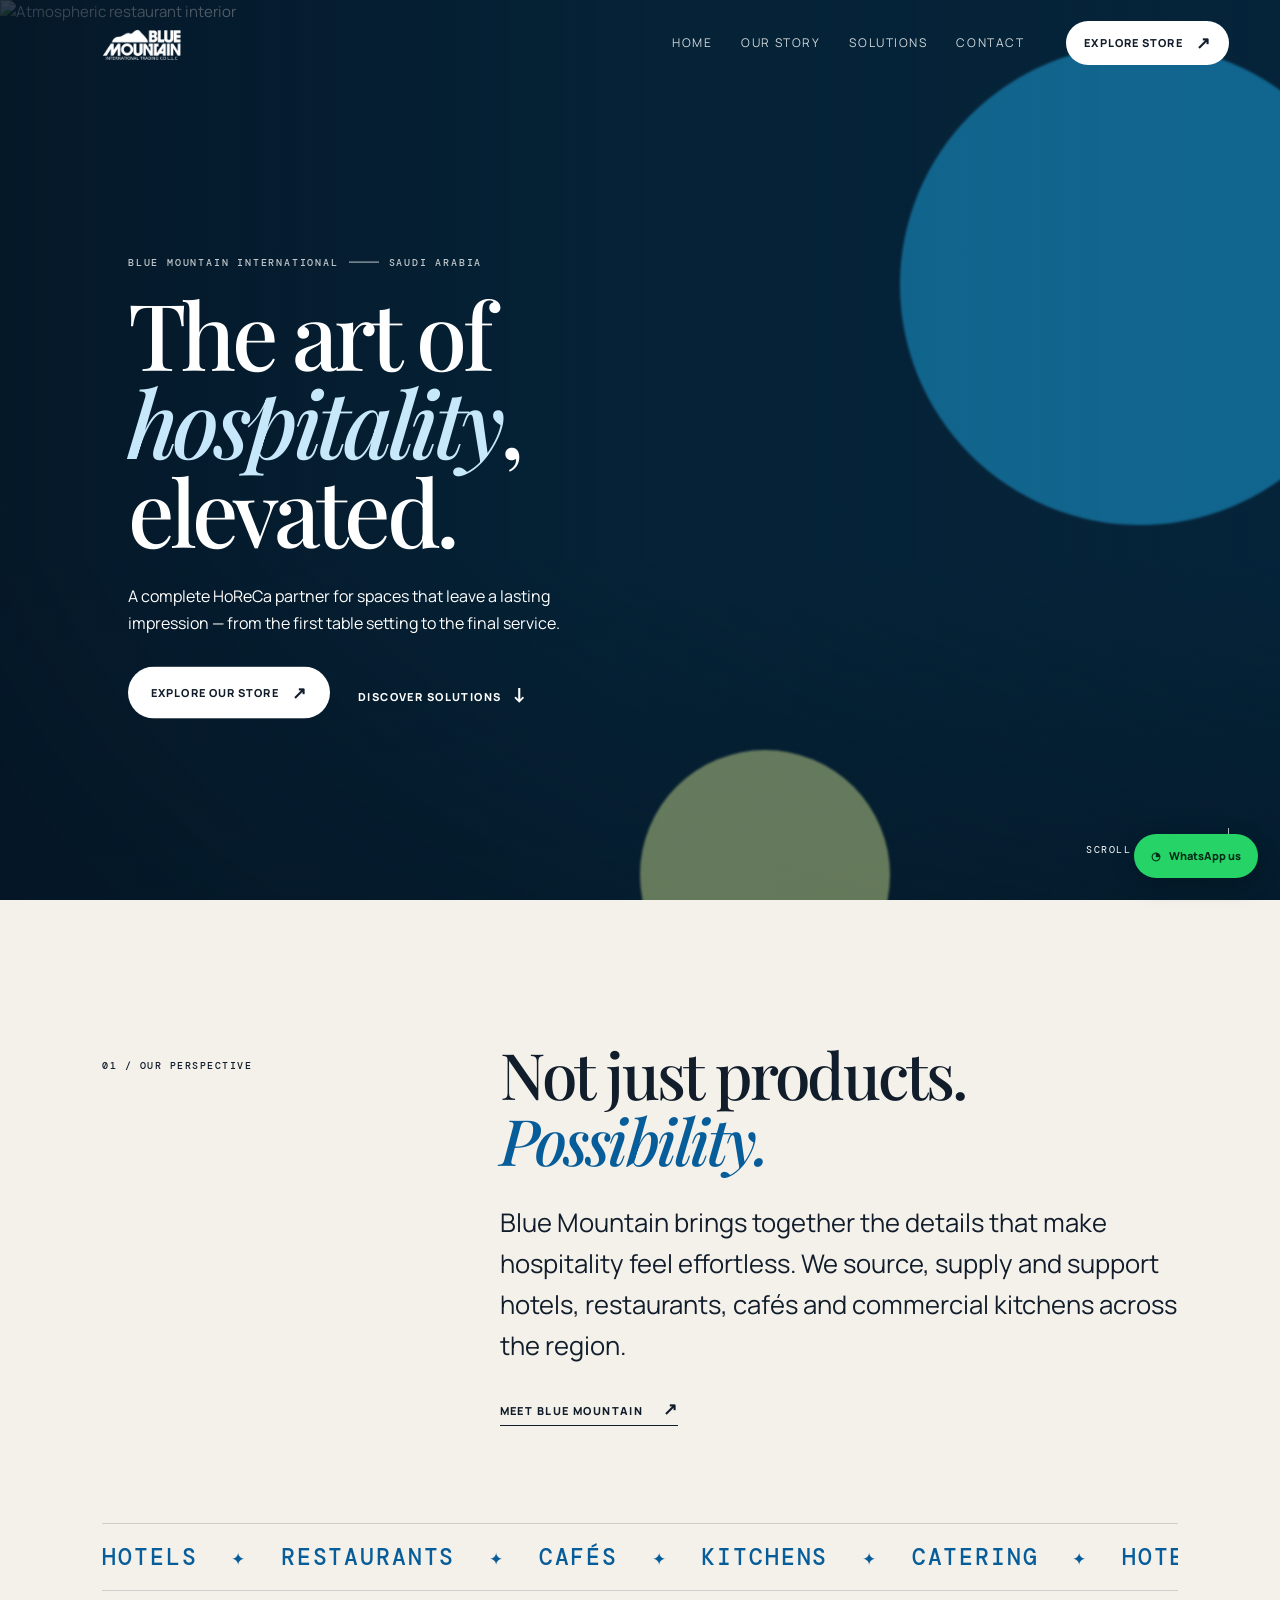
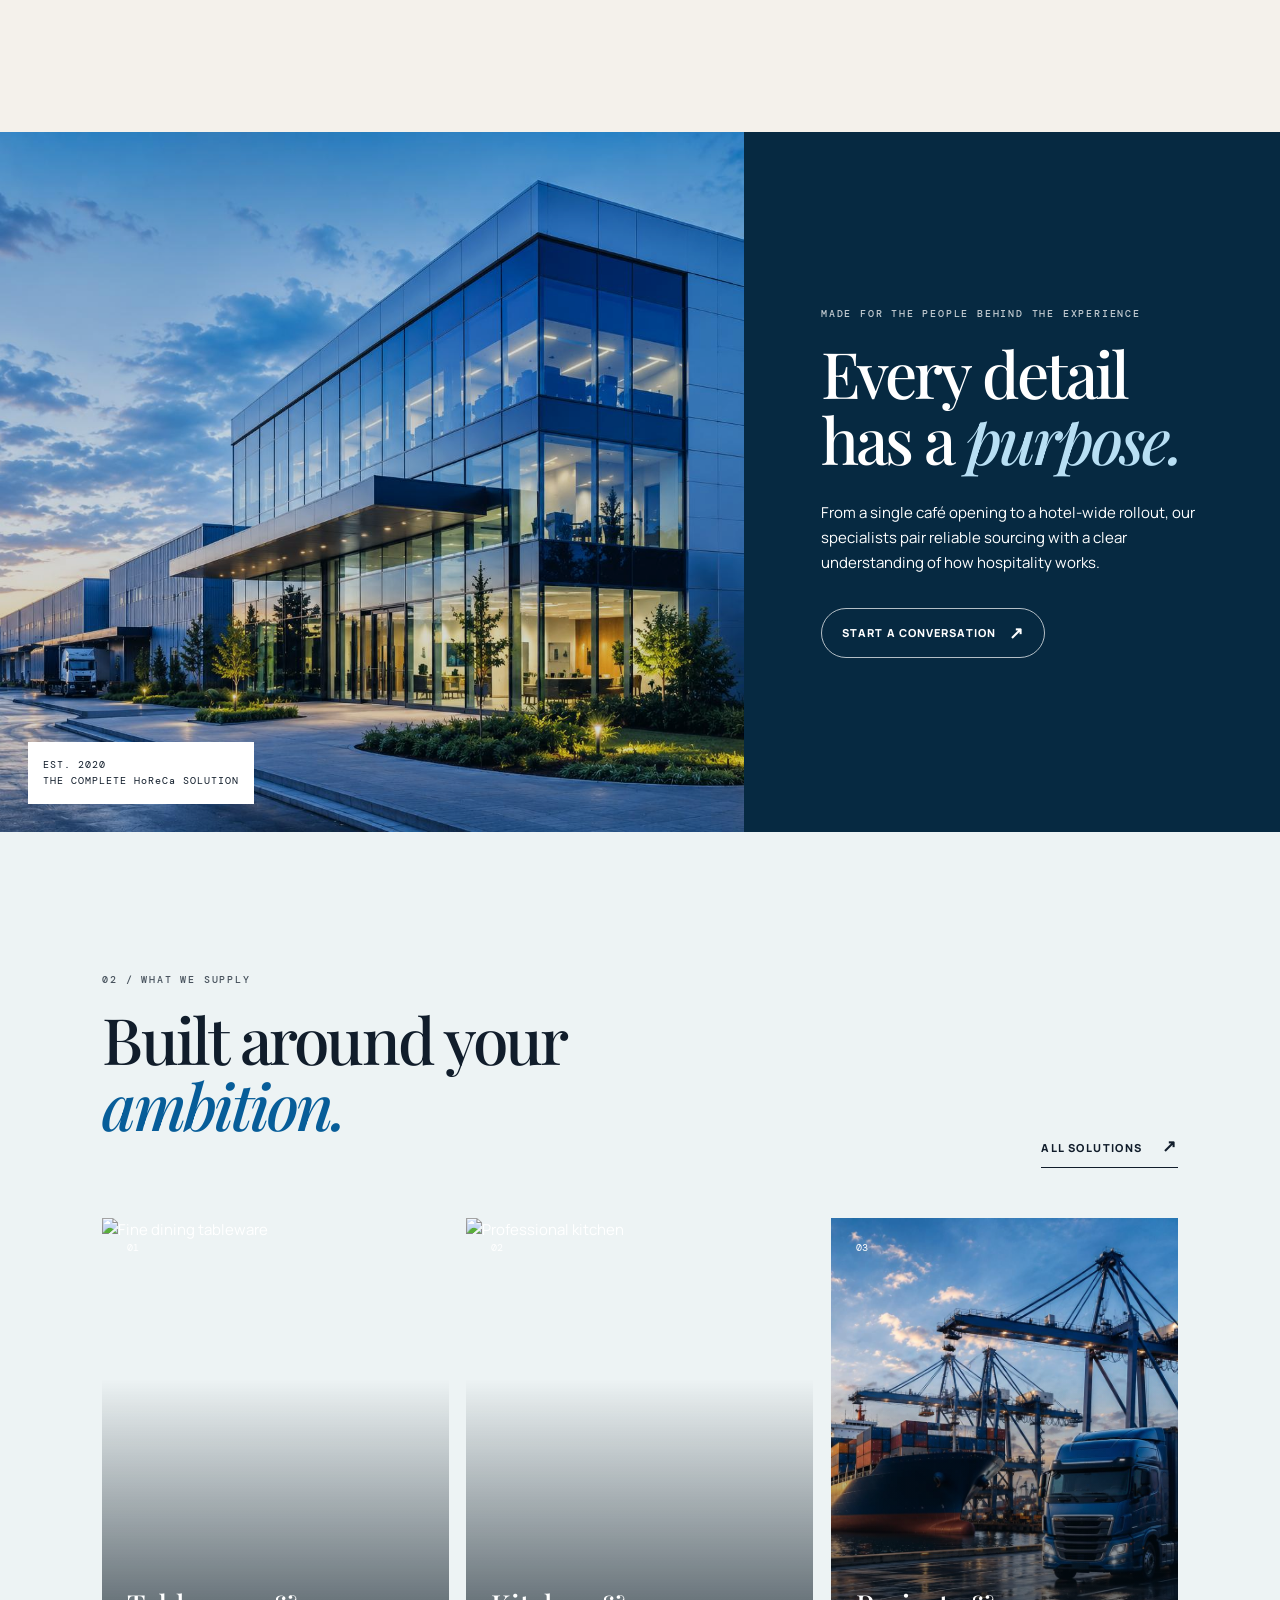
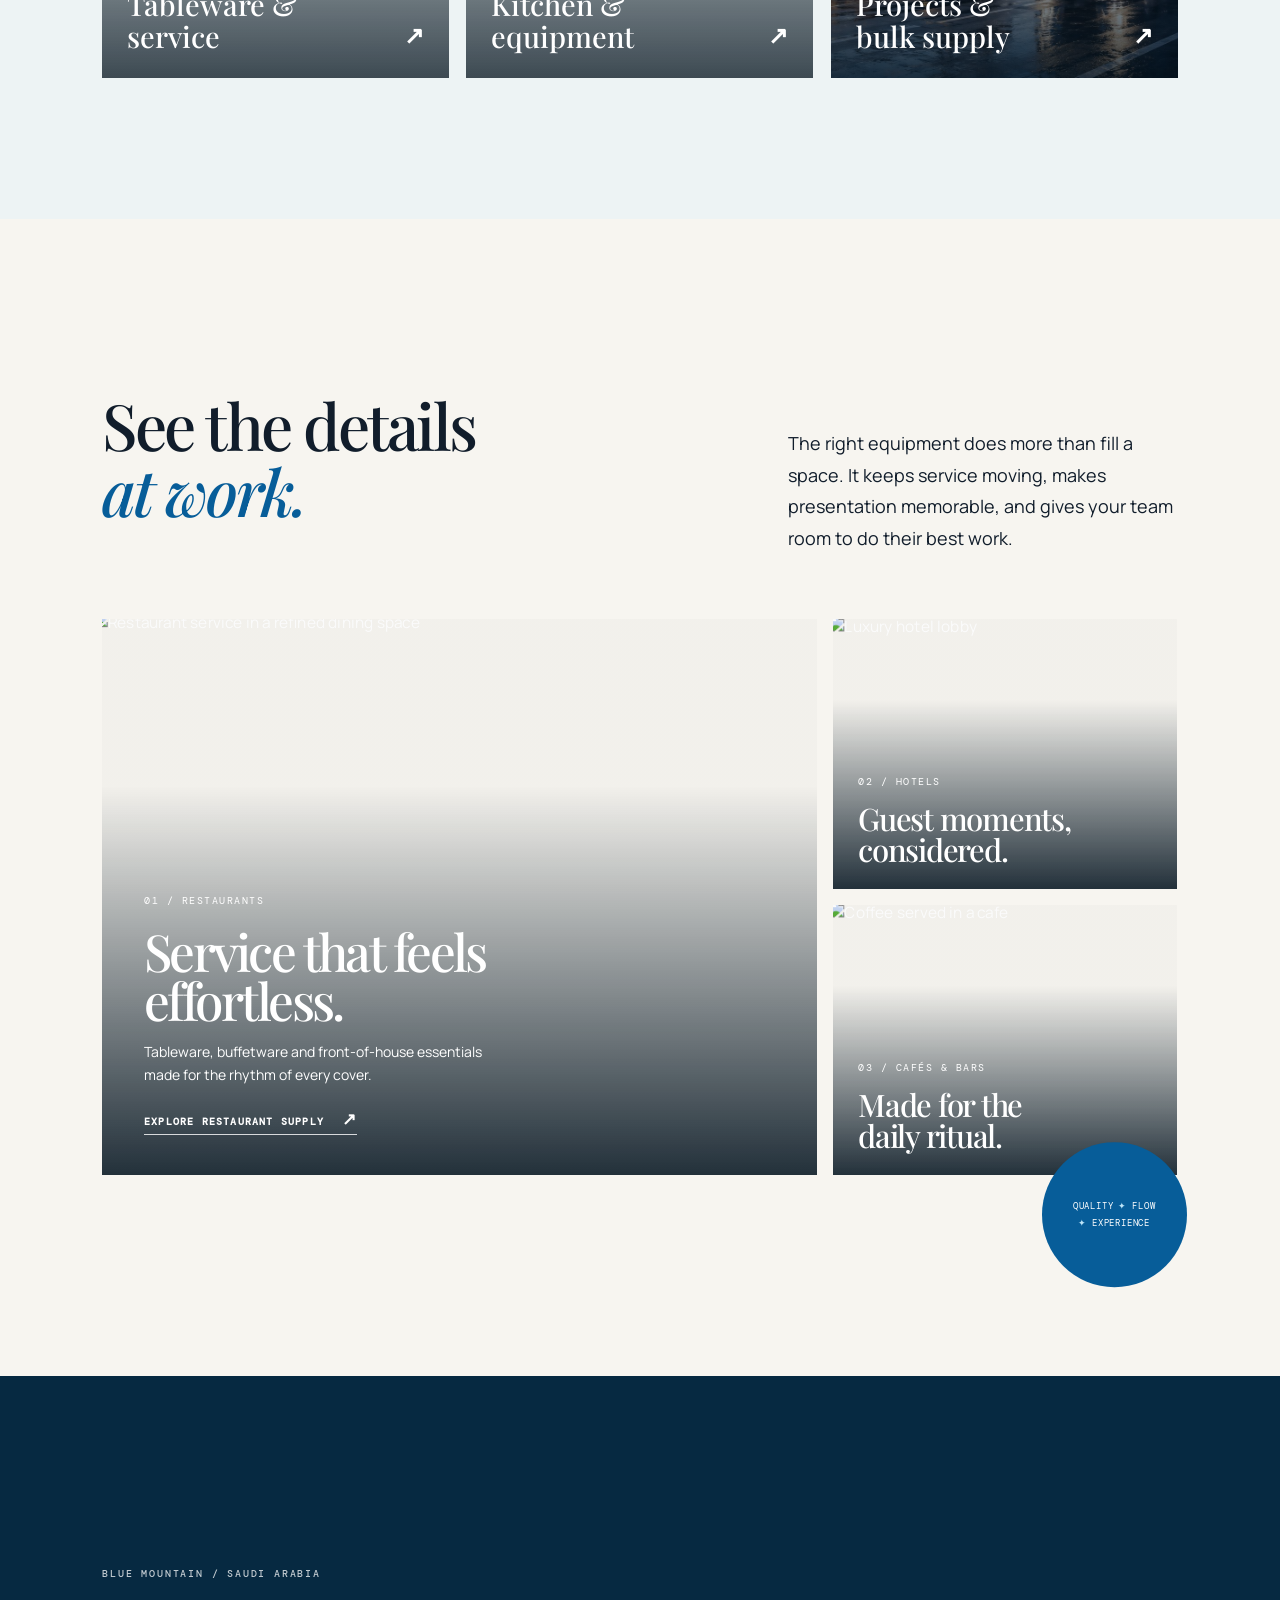
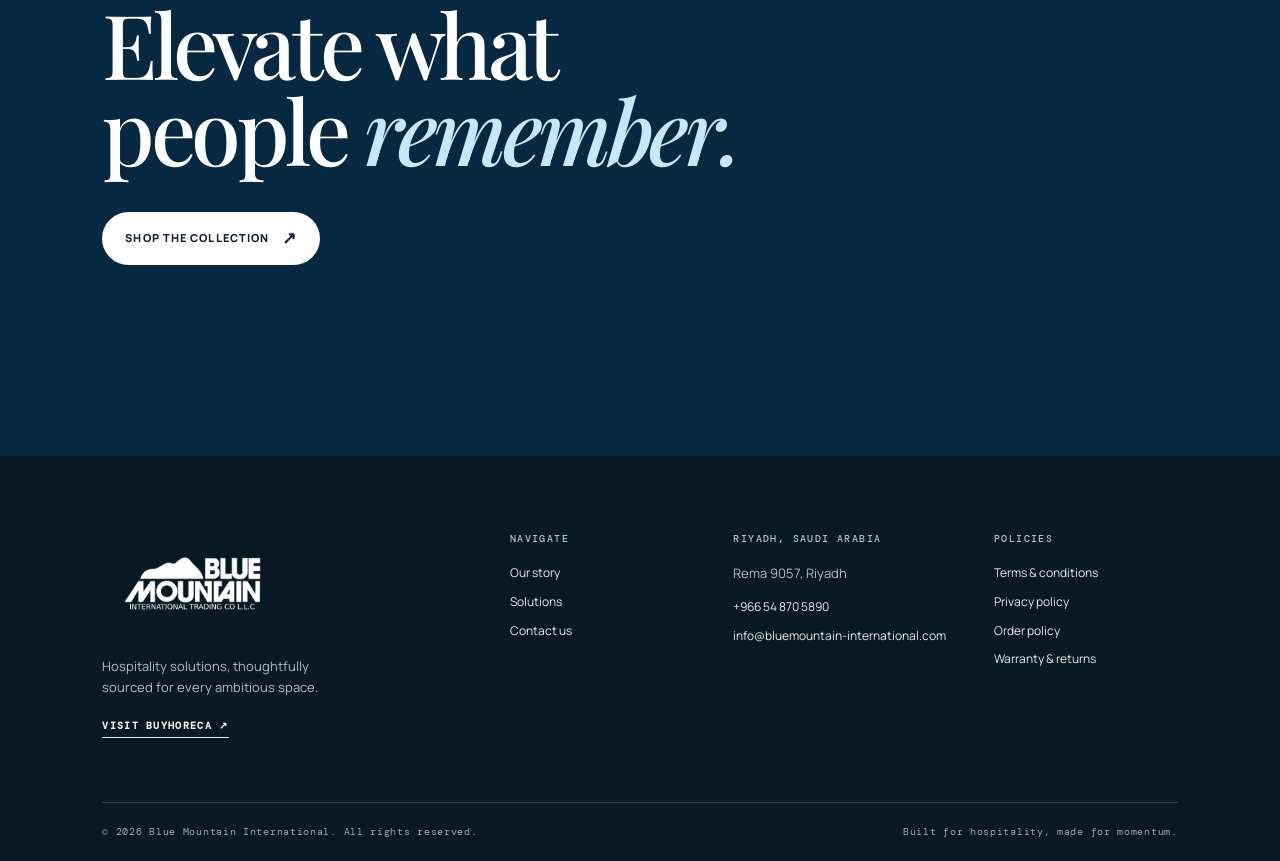
==== index.html @ 7e04dff1 "'new'" ====
<!doctype html>
<html lang="en">

<head>
    <meta charset="UTF-8">
    <meta name="viewport" content="width=device-width, initial-scale=1.0">
    <meta name="description" content="Blue Mountain International — Saudi Arabia's trusted hospitality supply partner.">
    <title>Hospitality, elevated | Blue Mountain International</title>
    <link rel="preconnect" href="https://images.unsplash.com">
    <link rel="stylesheet" href="styles.css">
    <script defer src="script.js"></script>
</head>

<body class="home">
    <header class="site-header"><a class="brand" href="index.html" aria-label="Blue Mountain home"><img
                src="Blue-Moon.png" alt="Blue Mountain International"></a><button class="menu-toggle"
            aria-label="Open navigation" aria-expanded="false"><span></span><span></span></button>
        <nav class="site-nav"><a href="index.html">Home</a><a href="about.html">Our story</a><a
                href="solutions.html">Solutions</a><a href="contact.html">Contact</a></nav><a
            class="header-store magnetic" href="https://buyhoreca.com" target="_blank" rel="noopener">Explore store
            <span>↗</span></a>
    </header>
    <main>
        <section class="hero">
            <div class="hero-media"><img
                    src="https://images.unsplash.com/photo-1517248135467-4c7edcad34c4?auto=format&fit=crop&w=2200&q=90"
                    alt="Atmospheric restaurant interior">
                <div class="hero-vignette"></div>
            </div>
            <div class="hero-orb orb-one"></div>
            <div class="hero-orb orb-two"></div>
            <div class="hero-copy">
                <p class="eyebrow reveal">Blue Mountain International <i></i> Saudi Arabia</p>
                <h1 class="reveal">The art of<br><em>hospitality</em>,<br>elevated.</h1>
                <p class="hero-intro reveal">A complete HoReCa partner for spaces that leave a lasting impression — from
                    the first table setting to the final service.</p>
                <div class="hero-actions reveal"><a class="btn btn-light magnetic" href="https://buyhoreca.com"
                        target="_blank" rel="noopener">Explore our store <span>↗</span></a><a class="text-link"
                        href="solutions.html">Discover solutions <span>↓</span></a></div>
            </div>
            <div class="scroll-cue">Scroll to explore <span></span></div>
        </section>
        <section class="intro section-pad">
            <div class="intro-grid">
                <div class="section-label reveal">01 / Our perspective</div>
                <div>
                    <h2 class="display reveal">Not just products.<br><em>Possibility.</em></h2>
                    <p class="large-copy reveal">Blue Mountain brings together the details that make hospitality feel
                        effortless. We source, supply and support hotels, restaurants, cafés and commercial kitchens
                        across the region.</p><a class="arrow-link reveal" href="about.html">Meet Blue Mountain
                        <b>↗</b></a>
                </div>
            </div>
            <div class="marquee" aria-hidden="true">
                <div>HOTELS <i>✦</i> RESTAURANTS <i>✦</i> CAFÉS <i>✦</i> KITCHENS <i>✦</i> CATERING <i>✦</i> HOTELS
                    <i>✦</i> RESTAURANTS <i>✦</i></div>
            </div>
        </section>
        <section class="editorial">
            <div class="editorial-image tilt"><img src="About.jpg" alt="Refined restaurant interior">
                <div class="image-tag">EST. 2020<br>THE COMPLETE HoReCa SOLUTION</div>
            </div>
            <div class="editorial-copy">
                <p class="eyebrow reveal">Made for the people behind the experience</p>
                <h2 class="display reveal">Every detail<br>has a <em>purpose.</em></h2>
                <p class="reveal">From a single café opening to a hotel-wide rollout, our specialists pair reliable
                    sourcing with a clear understanding of how hospitality works.</p><a href="contact.html"
                    class="btn btn-outline reveal">Start a conversation <span>↗</span></a>
            </div>
        </section>
        <section class="solutions-preview section-pad">
            <div class="section-head">
                <div>
                    <p class="eyebrow">02 / What we supply</p>
                    <h2 class="display">Built around your<br><em>ambition.</em></h2>
                </div><a class="arrow-link" href="solutions.html">All solutions <b>↗</b></a>
            </div>
            <div class="solution-grid"><a href="solutions.html#tableware" class="solution-card reveal"><img
                        src="https://images.unsplash.com/photo-1414235077428-338989a2e8c0?auto=format&fit=crop&w=1000&q=85"
                        alt="Fine dining tableware"><span>01</span>
                    <h3>Tableware & service</h3><b>↗</b>
                </a><a href="solutions.html#kitchen" class="solution-card reveal"><img
                        src="https://images.unsplash.com/photo-1556911220-e15b29be8c8f?auto=format&fit=crop&w=1000&q=85"
                        alt="Professional kitchen"><span>02</span>
                    <h3>Kitchen & equipment</h3><b>↗</b>
                </a><a href="solutions.html#projects" class="solution-card reveal"><img src="project1.jpg"
                        alt="Hospitality project"><span>03</span>
                    <h3>Projects & bulk supply</h3><b>↗</b>
                </a></div>
        </section>
        <section class="use-showcase section-pad" aria-labelledby="use-title">
            <div class="use-heading">
                <div>
                    <p class="eyebrow reveal">03 / Built for real service</p>
                    <h2 class="display reveal" id="use-title">See the details<br><em>at work.</em></h2>
                </div>
                <p class="use-intro reveal">The right equipment does more than fill a space. It keeps service moving,
                    makes presentation memorable, and gives your team room to do their best work.</p>
            </div>
            <div class="use-stage">
                <article class="use-card use-card-main reveal"><img
                        src="https://images.unsplash.com/photo-1552566626-52f8b828add9?auto=format&fit=crop&w=1600&q=88"
                        alt="Restaurant service in a refined dining space">
                    <div class="use-overlay"><span>01 / Restaurants</span>
                        <h3>Service that feels<br>effortless.</h3>
                        <p>Tableware, buffetware and front-of-house essentials made for the rhythm of every cover.</p><a
                            href="https://buyhoreca.com" target="_blank" rel="noopener">Explore restaurant supply
                            <b>↗</b></a>
                    </div>
                </article>
                <article class="use-card use-card-top reveal"><img
                        src="https://images.unsplash.com/photo-1564501049412-61c2a3083791?auto=format&fit=crop&w=1200&q=85"
                        alt="Luxury hotel lobby">
                    <div class="use-label"><span>02 / Hotels</span>
                        <h3>Guest moments,<br>considered.</h3>
                    </div>
                </article>
                <article class="use-card use-card-bottom reveal"><img
                        src="https://images.unsplash.com/photo-1495474472287-4d71bcdd2085?auto=format&fit=crop&w=1200&q=85"
                        alt="Coffee served in a cafe">
                    <div class="use-label"><span>03 / Cafés & bars</span>
                        <h3>Made for the<br>daily ritual.</h3>
                    </div>
                </article>
                <div class="use-kinetic" aria-hidden="true">
                    <span>QUALITY</span><i>✦</i><span>FLOW</span><i>✦</i><span>EXPERIENCE</span></div>
            </div>
        </section>
        <section class="statement">
            <div class="statement-bg"></div>
            <p class="eyebrow">Blue Mountain / Saudi Arabia</p>
            <h2>Elevate what<br>people <em>remember.</em></h2><a class="btn btn-light magnetic"
                href="https://buyhoreca.com" target="_blank" rel="noopener">Shop the collection <span>↗</span></a>
        </section>
    </main>
    <footer class="site-footer">
        <div class="footer-top">
            <div><img src="Blue-Moon.png" class="footer-logo" alt="Blue Mountain International">
                <p>Hospitality solutions, thoughtfully sourced for every ambitious space.</p><a class="footer-store"
                    href="https://buyhoreca.com" target="_blank" rel="noopener">Visit BuyHoreca <span>↗</span></a>
            </div>
            <div>
                <h4>Navigate</h4><a href="about.html">Our story</a><a href="solutions.html">Solutions</a><a
                    href="contact.html">Contact us</a>
            </div>
            <div>
                <h4>Riyadh, Saudi Arabia</h4>
                <p>Rema 9057, Riyadh</p><a href="tel:+966548705890">+966 54 870 5890</a><a
                    href="mailto:info@bluemountain-international.com">info@bluemountain-international.com</a>
            </div>
            <div>
                <h4>Policies</h4><a href="terms.html">Terms & conditions</a><a href="privacy.html">Privacy policy</a><a
                    href="order-policy.html">Order policy</a><a href="warranty-returns.html">Warranty & returns</a>
            </div>
        </div>
        <div class="footer-bottom"><span>© 2026 Blue Mountain International. All rights reserved.</span><span>Built for
                hospitality, made for momentum.</span></div>
    </footer><a class="whatsapp" href="https://wa.me/966548705890" target="_blank" rel="noopener"
        aria-label="Chat on WhatsApp">◔<span>WhatsApp us</span></a>
</body>

</html>
---- styles.css ----
@import url('https://fonts.googleapis.com/css2?family=DM+Mono:wght@400;500&family=Manrope:wght@400;500;600;700;800&family=Playfair+Display:ital,wght@0,500;0,600;1,500;1,600&display=swap');
:root{--ink:#111d2b;--blue:#075d99;--deep:#062941;--cream:#f4f1eb;--sand:#e4ddd0;--line:rgba(17,29,43,.16);--serif:'Playfair Display',Georgia,serif;--sans:Manrope,Arial,sans-serif;--mono:'DM Mono',monospace}*{box-sizing:border-box}html{scroll-behavior:smooth}body{margin:0;background:var(--cream);color:var(--ink);font-family:var(--sans);font-size:15px;line-height:1.65}a{color:inherit;text-decoration:none}img{max-width:100%;display:block}.site-header{height:86px;padding:0 clamp(20px,4vw,64px);display:flex;align-items:center;justify-content:space-between;position:absolute;z-index:20;width:100%;color:#fff;transition:.35s}.site-header.scrolled{position:fixed;background:rgba(6,41,65,.95);backdrop-filter:blur(14px);height:70px}.brand img{width:180px;max-height:62px;object-fit:contain;filter:brightness(0) invert(1)}.site-nav{display:flex;gap:29px;margin-left:auto;margin-right:42px}.site-nav a{font-size:12px;text-transform:uppercase;letter-spacing:.13em;opacity:.82}.site-nav a:hover,.site-nav a:focus{opacity:1}.header-store,.btn{border-radius:100px;display:inline-flex;align-items:center;gap:13px;text-transform:uppercase;letter-spacing:.1em;font-size:11px;font-weight:800;transition:.3s}.header-store{background:#fff;color:var(--ink);padding:13px 18px}.header-store:hover,.btn:hover{transform:translateY(-3px);box-shadow:0 14px 25px rgba(0,0,0,.16)}.header-store span,.btn span{font-size:17px;line-height:.5}.menu-toggle{display:none}.hero{height:min(900px,100vh);min-height:660px;position:relative;overflow:hidden;background:var(--deep);color:#fff}.hero-media,.hero-media img,.hero-vignette{position:absolute;inset:0;width:100%;height:100%}.hero-media img{object-fit:cover;object-position:center;animation:heroZoom 12s ease-out both}.hero-vignette{background:linear-gradient(90deg,rgba(5,21,36,.83) 0%,rgba(5,27,43,.48) 48%,rgba(3,15,26,.18)),linear-gradient(0deg,rgba(4,20,33,.5),transparent 38%)}@keyframes heroZoom{from{transform:scale(1.12)}to{transform:scale(1)}}.hero-copy{position:absolute;z-index:2;top:50%;transform:translateY(-42%);left:clamp(24px,10vw,165px);max-width:720px}.eyebrow{font:500 10px var(--mono);letter-spacing:.18em;text-transform:uppercase;margin:0 0 20px;color:inherit;opacity:.75;display:flex;align-items:center;gap:10px}.eyebrow i{width:30px;height:1px;background:currentColor}.hero h1,.page-hero h1,.simple-hero h1{font:500 clamp(54px,7.2vw,115px)/.96 var(--serif);letter-spacing:-.05em;margin:0}.hero h1 em,.page-hero em,.simple-hero em,.display em,.statement em{font-weight:500;color:#c7e8fa}.hero-intro{max-width:460px;font-size:16px;line-height:1.7;margin:29px 0}.hero-actions{display:flex;align-items:center;gap:28px}.btn{padding:17px 23px}.btn-light{background:#fff;color:var(--ink)}.btn-dark{background:var(--deep);color:#fff}.btn-outline{border:1px solid var(--ink);padding:15px 20px}.text-link,.arrow-link{font-size:11px;text-transform:uppercase;letter-spacing:.13em;font-weight:800}.text-link span{font-size:20px;margin-left:7px}.scroll-cue{position:absolute;z-index:2;bottom:30px;right:4vw;font:10px var(--mono);letter-spacing:.15em;text-transform:uppercase;display:flex;gap:14px;align-items:center}.scroll-cue span{height:42px;width:1px;background:#fff;opacity:.7}.orb-one,.orb-two{position:absolute;border-radius:50%;filter:blur(1px);opacity:.45;mix-blend-mode:screen}.orb-one{width:480px;height:480px;background:#1aa9f4;right:-100px;top:5%;animation:float 9s infinite alternate ease-in-out}.orb-two{width:250px;height:250px;background:#dce87a;left:50%;bottom:-100px;animation:float 7s infinite alternate-reverse ease-in-out}@keyframes float{to{transform:translate3d(-40px,60px,0) scale(1.12)}}.section-pad{padding:clamp(75px,11vw,165px) clamp(24px,8vw,132px)}.intro-grid,.story{display:grid;grid-template-columns:1fr 2.3fr;gap:8vw}.section-label{font:500 10px var(--mono);letter-spacing:.15em;text-transform:uppercase;padding-top:18px}.display{font:500 clamp(40px,5vw,76px)/1.03 var(--serif);letter-spacing:-.045em;margin:0 0 30px}.display em{color:var(--blue)}.large-copy{font-size:clamp(19px,2vw,27px);line-height:1.6;max-width:780px;margin:0 0 29px}.arrow-link{border-bottom:1px solid var(--ink);padding-bottom:7px}.arrow-link b{font-size:17px;margin-left:16px}.marquee{overflow:hidden;white-space:nowrap;border-block:1px solid var(--line);margin-top:100px;padding:18px 0;color:var(--blue);font:500 23px var(--mono);letter-spacing:.08em}.marquee div{display:inline-block;animation:marquee 25s linear infinite}.marquee i{font-style:normal;font-size:17px;margin:0 18px}@keyframes marquee{to{transform:translateX(-50%)}}.editorial{display:grid;grid-template-columns:1.25fr .9fr;background:var(--deep);color:#fff;min-height:700px}.editorial-image{position:relative;overflow:hidden}.editorial-image img{width:100%;height:100%;object-fit:cover;min-height:550px;opacity:.84}.image-tag{position:absolute;bottom:28px;left:28px;padding:15px;background:#fff;color:var(--ink);font:10px/1.6 var(--mono);letter-spacing:.1em}.editorial-copy{padding:clamp(65px,8vw,125px) clamp(28px,6vw,100px);display:flex;flex-direction:column;align-items:flex-start;justify-content:center}.editorial-copy .display em{color:#b8dff4}.editorial-copy>p:not(.eyebrow){max-width:410px;margin:0 0 32px}.btn-outline{color:#fff;border-color:rgba(255,255,255,.7)}.solutions-preview{background:#edf3f4}.section-head{display:flex;justify-content:space-between;align-items:end;margin-bottom:50px}.solution-grid{display:grid;grid-template-columns:repeat(3,1fr);gap:17px}.solution-card{height:460px;position:relative;overflow:hidden;color:#fff;padding:25px;display:flex;flex-direction:column;justify-content:flex-end;isolation:isolate}.solution-card:after{content:"";position:absolute;inset:0;background:linear-gradient(0deg,rgba(2,17,28,.75),transparent 65%);z-index:-1}.solution-card img{position:absolute;inset:0;width:100%;height:100%;object-fit:cover;z-index:-2;transition:transform .8s cubic-bezier(.2,.8,.2,1)}.solution-card:hover img{transform:scale(1.12)}.solution-card span{position:absolute;top:23px;left:25px;font:10px var(--mono)}.solution-card h3{font:500 29px/1.1 var(--serif);margin:0;max-width:170px}.solution-card>b{position:absolute;right:25px;bottom:23px;font-size:24px}.statement{min-height:680px;background:var(--deep);color:#fff;position:relative;overflow:hidden;padding:clamp(80px,11vw,150px) 8vw;display:flex;flex-direction:column;justify-content:center;align-items:flex-start}.statement-bg{position:absolute;inset:0;background:url('https://images.unsplash.com/photo-1559329007-40df8a9345d8?auto=format&fit=crop&w=2000&q=90') center/cover;opacity:.3;mix-blend-mode:screen}.statement>*:not(.statement-bg){z-index:1}.statement h2{font:500 clamp(50px,7vw,105px)/.96 var(--serif);letter-spacing:-.05em;margin:0 0 40px}.page-hero{height:650px;color:#fff;position:relative;display:flex;align-items:end;padding:0 8vw 85px;overflow:hidden}.page-hero>img{position:absolute;inset:0;width:100%;height:100%;object-fit:cover;filter:brightness(.53)}.page-hero>div{z-index:1}.simple-hero{background:var(--deep);color:#fff;padding:180px 8vw 105px}.simple-hero h1{max-width:950px}.simple-hero>p:last-child{max-width:470px;font-size:17px;margin:28px 0 0}.story>div:last-child>p:not(.large-copy){max-width:680px}.metrics{display:grid;grid-template-columns:repeat(4,1fr);background:#d8e9f3;padding:65px 8vw;gap:25px}.metrics div{border-left:1px solid rgba(17,29,43,.35);padding-left:22px}.metrics strong{display:block;font:500 clamp(44px,5vw,75px)/1 var(--serif);letter-spacing:-.06em}.metrics small{font-size:.5em}.metrics span{font:10px var(--mono);letter-spacing:.12em;text-transform:uppercase}.split-image{display:grid;grid-template-columns:1fr 1fr;min-height:590px}.split-image>div:first-child img{height:100%;width:100%;object-fit:cover}.dark-copy{background:#0c2133;color:#fff;padding:clamp(55px,8vw,120px);display:flex;flex-direction:column;justify-content:center;align-items:start}.dark-copy p:not(.eyebrow){max-width:390px;margin:0 0 31px}.solution-list{padding-top:65px}.solution-list article{display:grid;grid-template-columns:10% 35% 1fr;gap:5%;padding:35px 0;border-top:1px solid var(--line);align-items:center}.solution-list article:last-child{border-bottom:1px solid var(--line)}.solution-num{font:12px var(--mono);color:var(--blue)}.solution-list img{width:100%;height:260px;object-fit:cover}.solution-list h2{font:500 clamp(31px,3.4vw,55px)/1 var(--serif);letter-spacing:-.04em;margin:0}.solution-list p{max-width:410px}.solution-list a{font:700 10px var(--mono);text-transform:uppercase;letter-spacing:.14em;border-bottom:1px solid;padding-bottom:5px}.contact-layout{display:grid;grid-template-columns:1.2fr .8fr;padding-block:90px}.contact-image img{height:650px;width:100%;object-fit:cover}.contact-details{padding:45px 11%;background:#dcecf2}.contact-details h2,.dubai h2{font:500 48px/1 var(--serif);letter-spacing:-.045em;margin:0 0 25px}.contact-details>a:not(.btn){display:block;font-size:16px;margin:8px 0;text-decoration:underline;text-decoration-color:rgba(0,0,0,.25);text-underline-offset:4px}.contact-details .hours{font-size:12px;font-family:var(--mono);margin:31px 0}.dubai{text-align:center;padding:80px 20px;background:#123650;color:#fff}.dubai .eyebrow{justify-content:center}.dubai h2{margin-bottom:13px}.policy-hero{background:var(--deep);color:#fff;padding:190px 8vw 80px}.policy-hero h1{font:500 clamp(50px,6.5vw,90px)/1 var(--serif);letter-spacing:-.05em;margin:0}.policy-hero>p:last-child{font:11px var(--mono);letter-spacing:.1em;text-transform:uppercase;margin-top:20px;opacity:.75}.policy-content{display:grid;grid-template-columns:22% 1fr;gap:9%;max-width:1400px;margin:auto}.policy-content aside{font:10px var(--mono);letter-spacing:.1em;text-transform:uppercase;display:flex;flex-direction:column;align-items:start;gap:14px}.policy-content aside a{border-bottom:1px solid var(--line);padding-bottom:4px}.policy-intro{font:500 25px/1.55 var(--serif);margin:0 0 70px;max-width:800px}.policy-section{display:grid;grid-template-columns:60px 1fr;gap:25px;border-top:1px solid var(--line);padding:31px 0}.policy-section>span{font:11px var(--mono);color:var(--blue)}.policy-section h2{font:500 29px/1.15 var(--serif);letter-spacing:-.03em;margin:0 0 14px}.policy-section p{max-width:760px;margin:0 0 13px}.policy-section ul{padding-left:20px;margin:10px 0}.site-footer{background:#071923;color:#f5f4ef;padding:70px 8vw 23px}.footer-top{display:grid;grid-template-columns:2fr 1fr 1.2fr 1fr;gap:40px;padding-bottom:65px}.footer-logo{width:180px;filter:brightness(0) invert(1);margin-bottom:22px}.footer-top p{font-size:13px;max-width:260px;color:#b1bcc2}.footer-top h4{font:500 10px var(--mono);letter-spacing:.14em;text-transform:uppercase;color:#a9c6d5;margin:6px 0 18px}.footer-top>div>a:not(.footer-store){display:block;font-size:12px;margin:9px 0;color:#e9eaeb}.footer-store{font:700 10px var(--mono);text-transform:uppercase;letter-spacing:.13em;border-bottom:1px solid #e9eaeb;padding-bottom:5px}.footer-bottom{border-top:1px solid rgba(255,255,255,.17);padding-top:22px;display:flex;justify-content:space-between;color:#9ca9af;font:10px var(--mono);letter-spacing:.07em}.whatsapp{position:fixed;right:22px;bottom:22px;z-index:30;background:#25d366;color:#062c18;padding:13px 17px;border-radius:99px;font-size:11px;font-weight:800;box-shadow:0 7px 25px rgba(0,0,0,.2);display:flex;gap:8px;align-items:center}.whatsapp:first-letter{font-size:17px}.reveal{transition:opacity .8s ease,transform .8s ease}.reveal:not(.in-view){opacity:0;transform:translateY(20px)}
@media(max-width:800px){.site-header{height:72px;padding:0 20px}.brand img{width:150px;max-height:54px}.header-store{display:none}.menu-toggle{display:flex;border:0;background:none;padding:8px;flex-direction:column;gap:6px}.menu-toggle span{width:24px;height:1px;background:#fff}.site-nav{display:none;position:absolute;top:72px;left:0;width:100%;background:var(--deep);padding:22px 20px;margin:0}.site-nav.open{display:flex;flex-direction:column;gap:17px}.hero{min-height:660px}.hero-copy{left:24px;right:20px;transform:translateY(-40%)}.hero h1{font-size:59px}.hero-intro{font-size:14px}.scroll-cue{right:20px}.section-pad{padding:80px 24px}.intro-grid,.story{grid-template-columns:1fr;gap:26px}.large-copy{font-size:20px}.marquee{margin-top:65px;font-size:17px}.editorial{grid-template-columns:1fr}.editorial-image{height:400px}.editorial-image img{min-height:0}.editorial-copy{padding:70px 24px}.section-head{display:block}.section-head .arrow-link{display:inline-block;margin-top:12px}.solution-grid{grid-template-columns:1fr;gap:12px}.solution-card{height:390px}.page-hero{height:550px;padding:0 24px 60px}.page-hero h1,.simple-hero h1{font-size:54px}.simple-hero{padding:145px 24px 70px}.metrics{grid-template-columns:1fr 1fr;padding:45px 24px}.metrics div{padding-left:13px}.split-image{grid-template-columns:1fr}.split-image>div:first-child{height:360px}.dark-copy{padding:70px 24px}.solution-list{padding-top:45px}.solution-list article{grid-template-columns:45px 1fr;gap:17px}.solution-list img{grid-column:2;height:210px}.solution-list article>div:last-child{grid-column:2}.solution-list h2{font-size:38px}.contact-layout{grid-template-columns:1fr;padding:0}.contact-image img{height:380px}.contact-details{padding:55px 24px}.policy-hero{padding:140px 24px 60px}.policy-content{grid-template-columns:1fr;gap:35px}.policy-content aside{display:none}.policy-intro{font-size:21px;margin-bottom:45px}.policy-section{grid-template-columns:38px 1fr;gap:12px}.policy-section h2{font-size:25px}.footer-top{grid-template-columns:1fr 1fr;gap:36px 24px}.footer-top>div:first-child{grid-column:span 2}.footer-bottom{display:block;line-height:2}.footer-bottom span{display:block}.whatsapp{right:14px;bottom:14px}.whatsapp span{display:none}}

/* High-performance motion and the “in use” showcase */
.hero-media{will-change:transform;transition:transform .85s cubic-bezier(.16,1,.3,1)}
.use-showcase{background:#f7f5f0;overflow:hidden}.use-heading{display:grid;grid-template-columns:1.2fr .8fr;gap:8vw;align-items:end;margin-bottom:65px}.use-intro{font-size:18px;line-height:1.75;max-width:460px;margin:0}.use-stage{display:grid;grid-template-columns:1.35fr .65fr;grid-template-rows:270px 270px;gap:16px;position:relative;padding-bottom:60px}.use-card{position:relative;overflow:hidden;isolation:isolate;color:#fff;min-height:0;transform:translateZ(0);will-change:transform}.use-card:after{content:"";position:absolute;inset:0;background:linear-gradient(0deg,rgba(3,19,31,.87),rgba(3,19,31,.02) 70%);z-index:-1}.use-card img{height:100%;width:100%;object-fit:cover;position:absolute;inset:0;z-index:-2;transform:scale(1.03) translate(var(--card-shift,0));transition:transform .8s cubic-bezier(.16,1,.3,1),filter .8s;will-change:transform}.use-card:hover img{transform:scale(1.10) translate(var(--card-shift,0));filter:saturate(1.15)}.use-card-main{grid-row:span 2;min-height:556px}.use-overlay{position:absolute;inset:auto 0 0;padding:42px}.use-overlay span,.use-label span{font:10px var(--mono);letter-spacing:.15em;text-transform:uppercase}.use-overlay h3{font:500 clamp(37px,4vw,64px)/.96 var(--serif);letter-spacing:-.05em;margin:15px 0}.use-overlay p{max-width:370px;font-size:14px;margin:0 0 22px}.use-overlay a{font:700 10px var(--mono);text-transform:uppercase;letter-spacing:.12em;border-bottom:1px solid rgba(255,255,255,.8);padding-bottom:6px}.use-overlay b{font-size:17px;margin-left:11px}.use-label{position:absolute;inset:auto 25px 24px}.use-label h3{font:500 31px/1 var(--serif);letter-spacing:-.04em;margin:10px 0 0}.use-kinetic{position:absolute;z-index:2;right:-9px;bottom:0;transform:translateY(36%);background:var(--blue);color:#fff;border-radius:50%;width:145px;height:145px;display:flex;flex-wrap:wrap;align-content:center;justify-content:center;gap:5px;padding:25px;text-align:center;font:9px/1.4 var(--mono);letter-spacing:.09em;animation:spin 18s linear infinite}.use-kinetic i{font-style:normal;color:#bde5f9}@keyframes spin{to{rotate:360deg}}.reveal{will-change:transform,opacity;transition:opacity .75s cubic-bezier(.16,1,.3,1),transform .75s cubic-bezier(.16,1,.3,1)}
@media(max-width:800px){.use-heading{grid-template-columns:1fr;gap:20px;margin-bottom:38px}.use-intro{font-size:16px}.use-stage{grid-template-columns:1fr;grid-template-rows:410px 270px 270px;padding-bottom:28px}.use-card-main{grid-row:auto;min-height:0}.use-overlay{padding:26px}.use-overlay h3{font-size:42px}.use-kinetic{width:104px;height:104px;font-size:7px;right:-5px;bottom:-18px}.use-label h3{font-size:30px}}
@media(prefers-reduced-motion:reduce){*,*:before,*:after{animation-duration:.01ms!important;animation-iteration-count:1!important;transition-duration:.01ms!important;scroll-behavior:auto!important}}
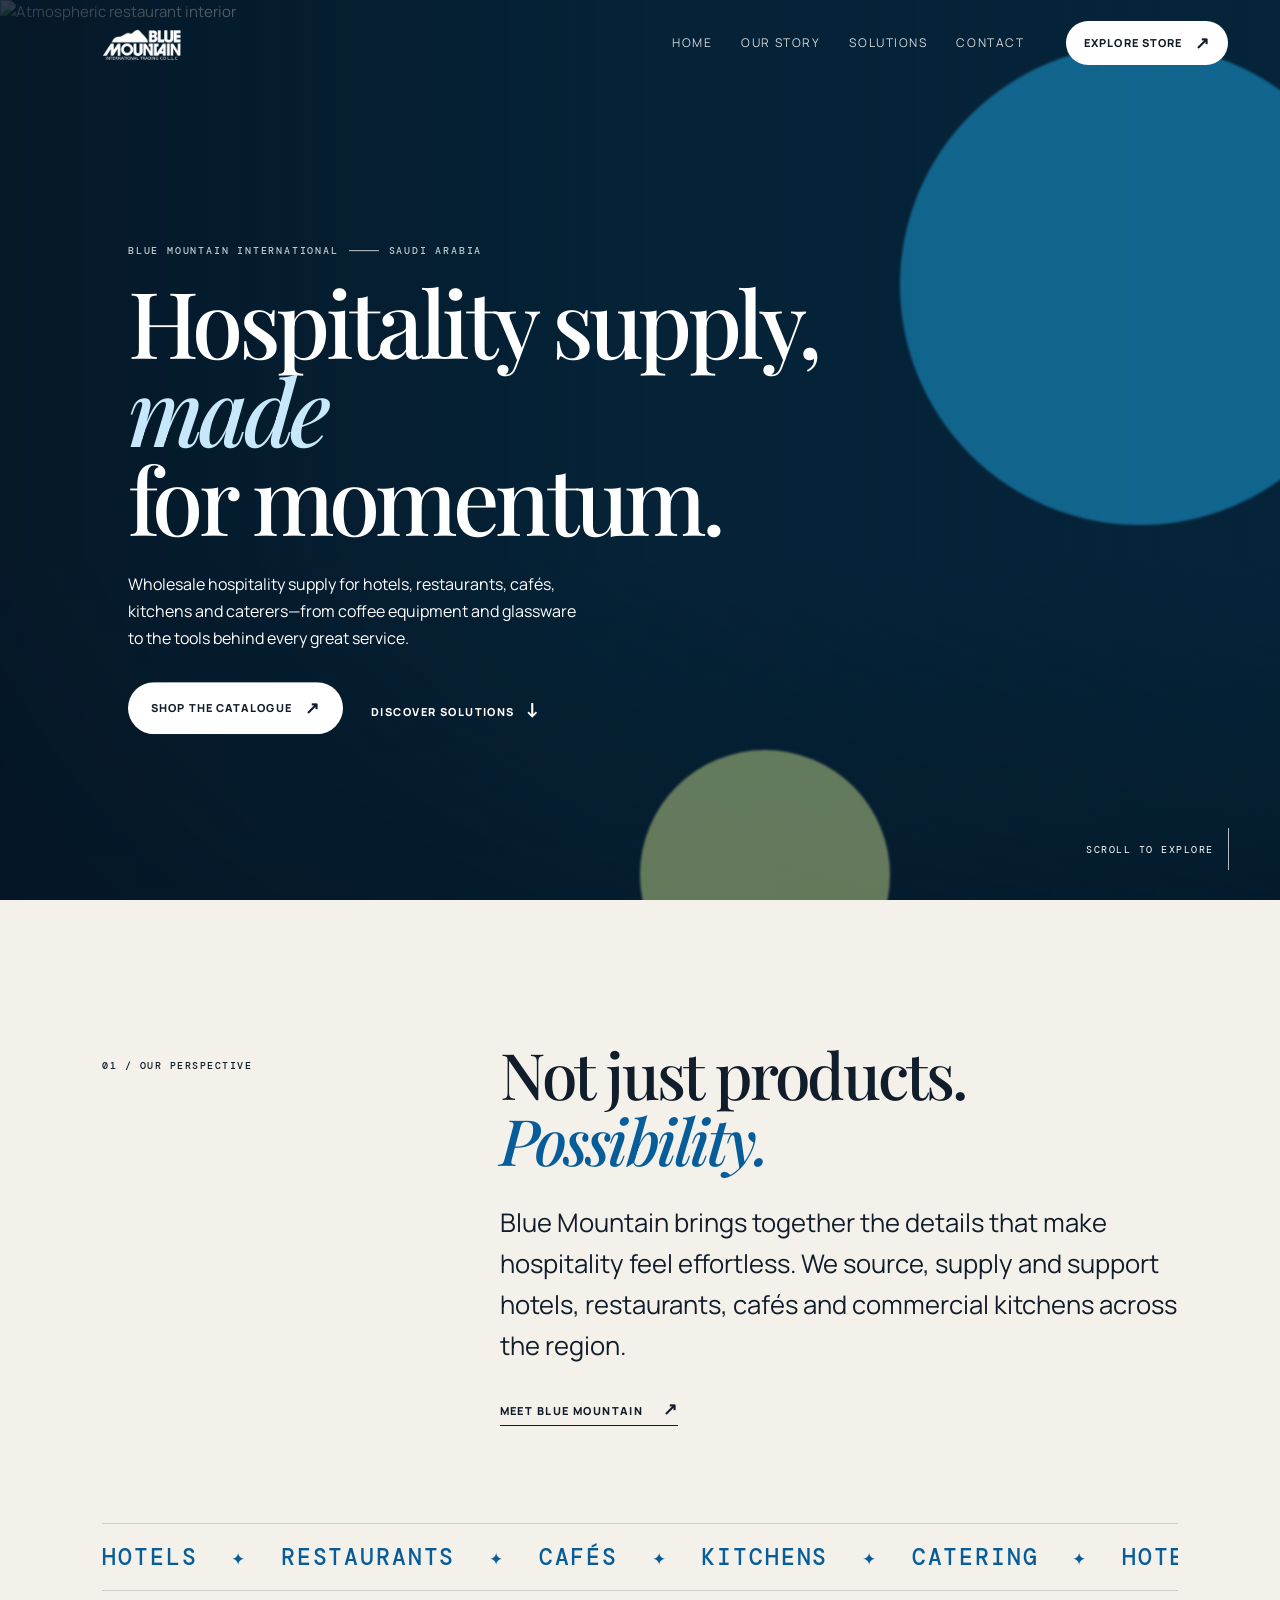
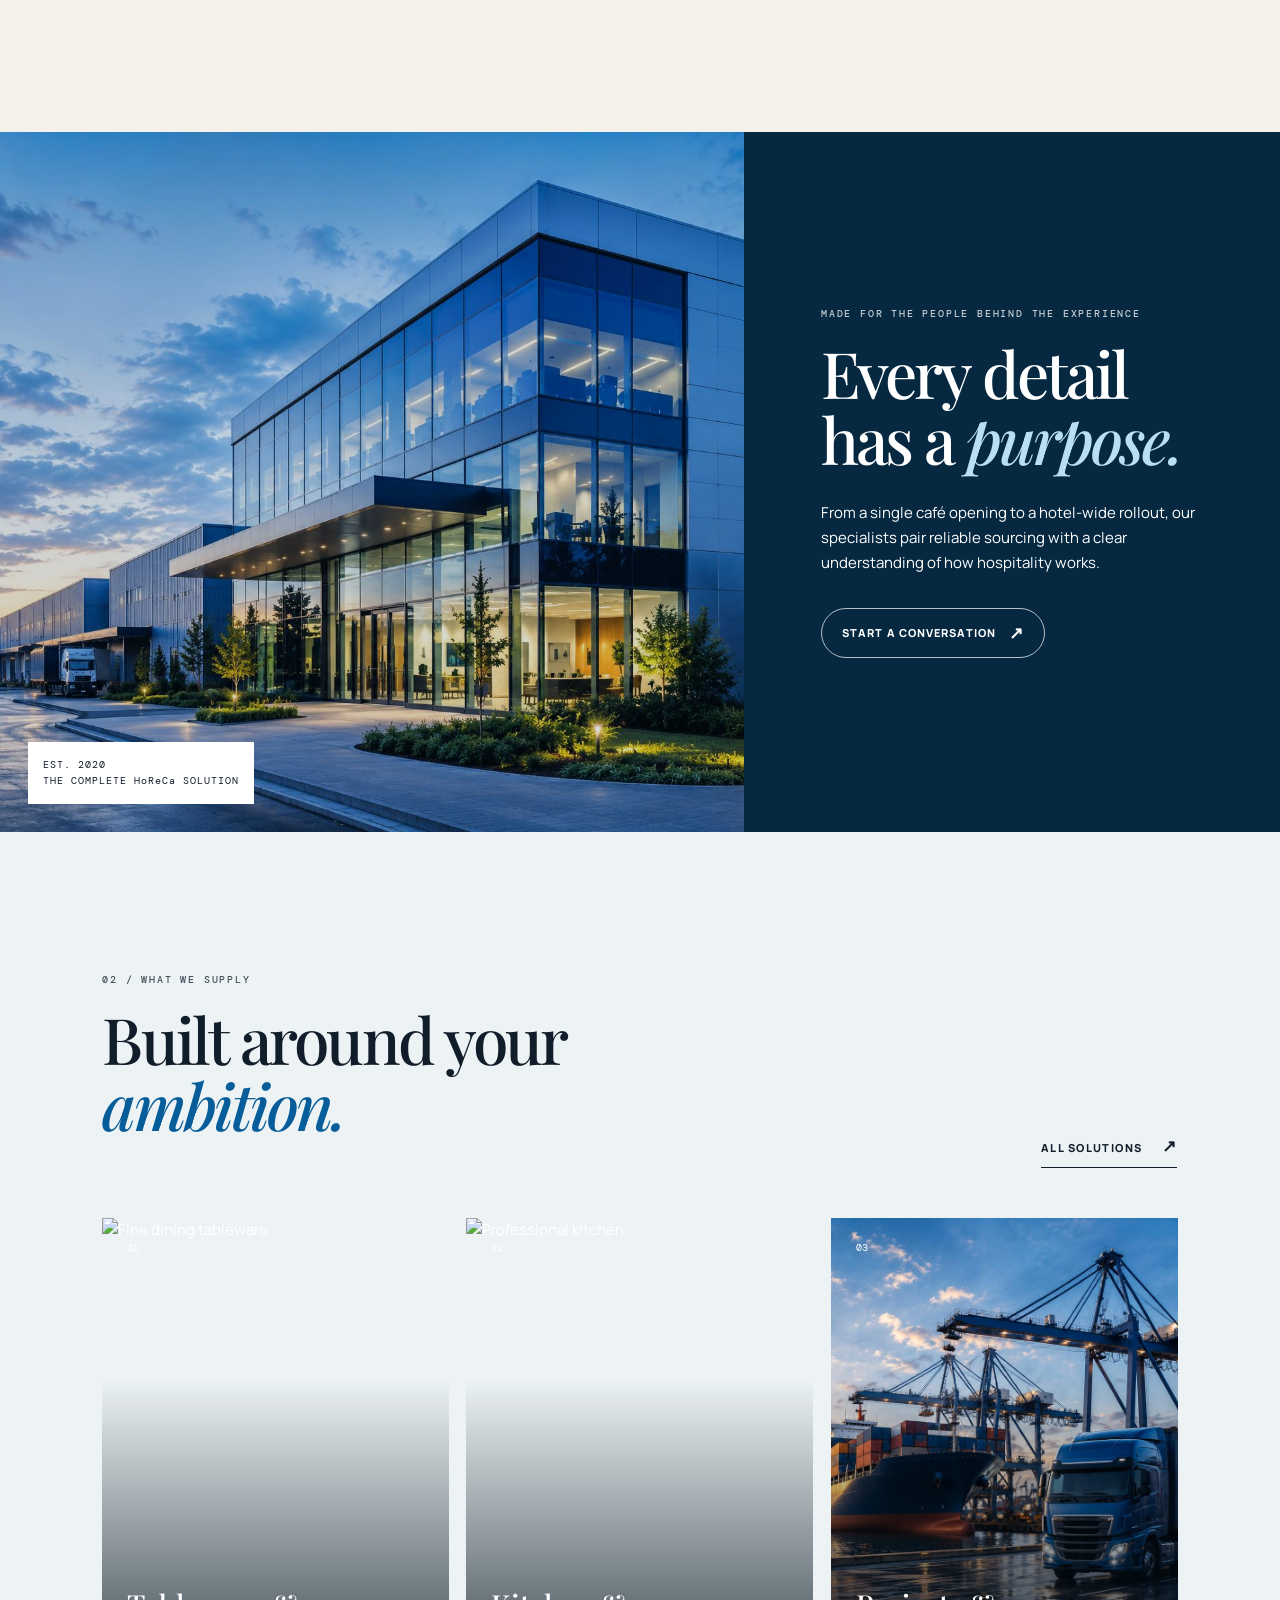
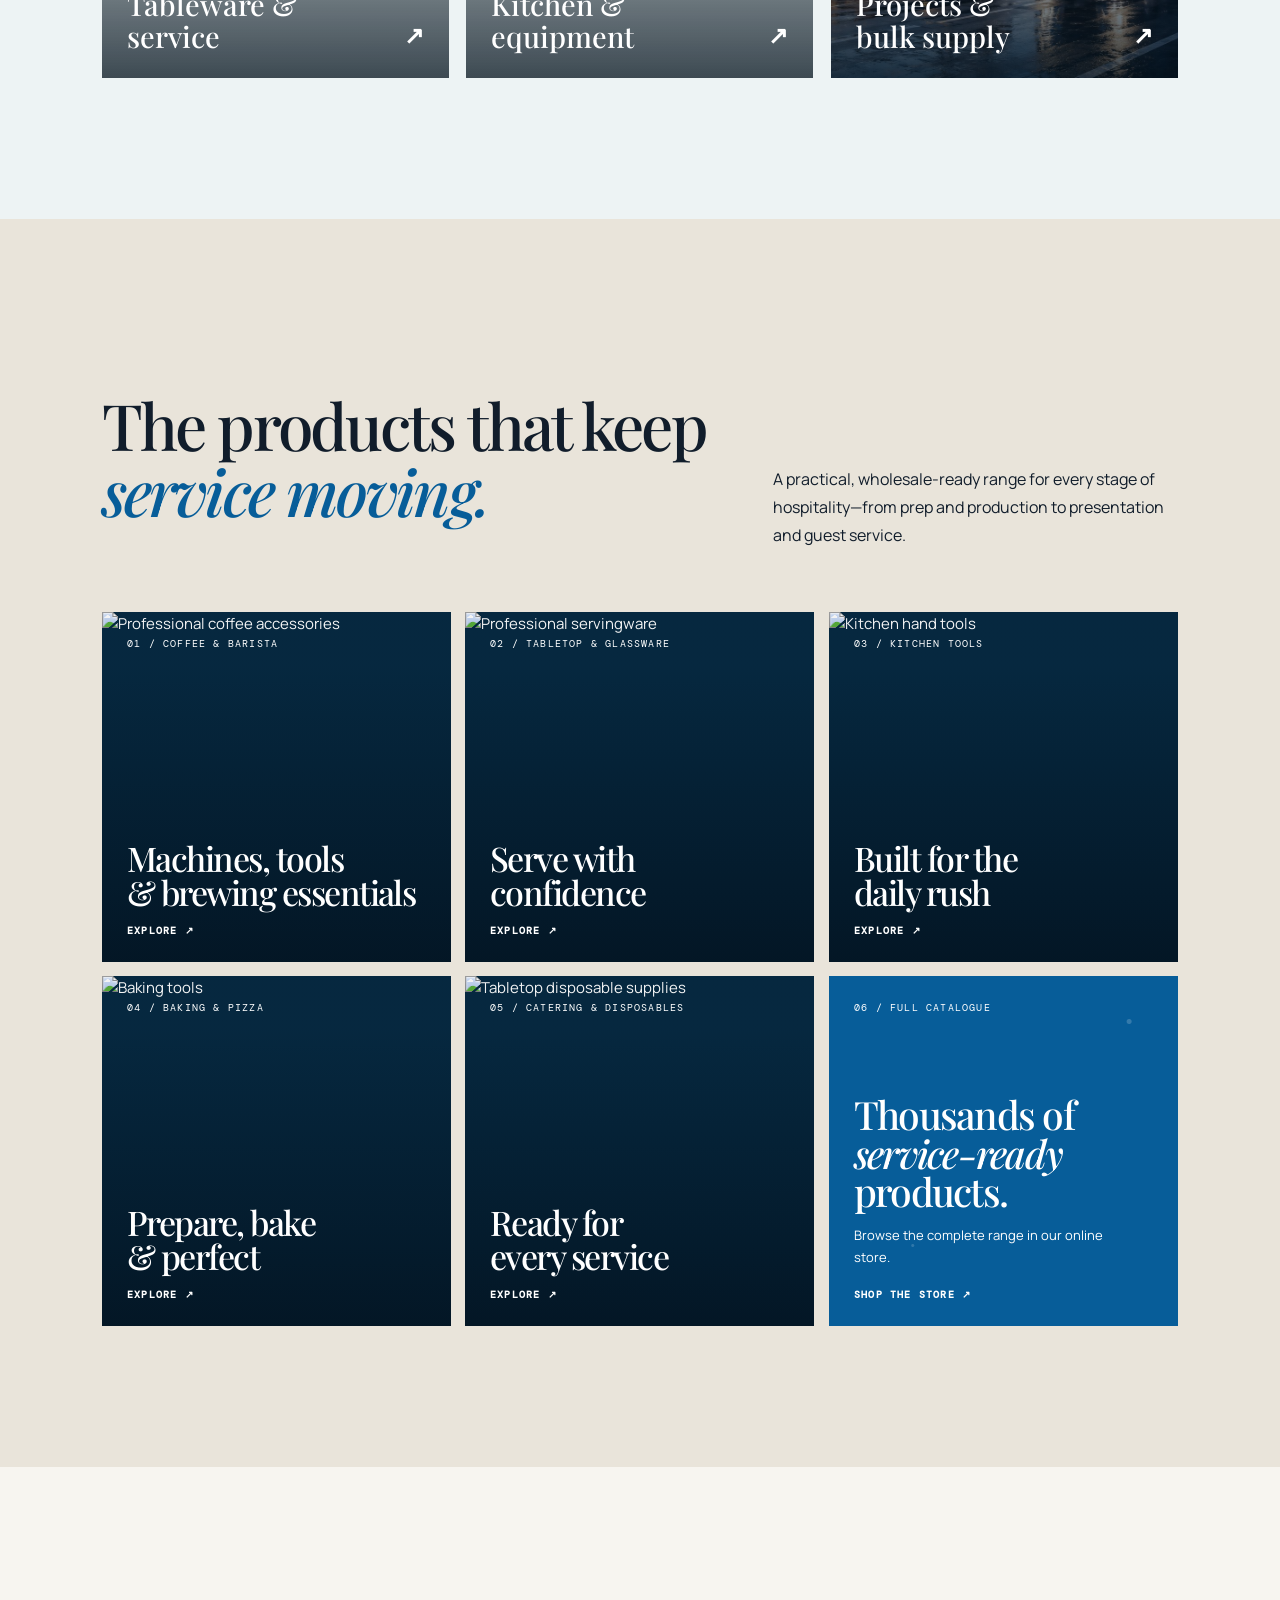
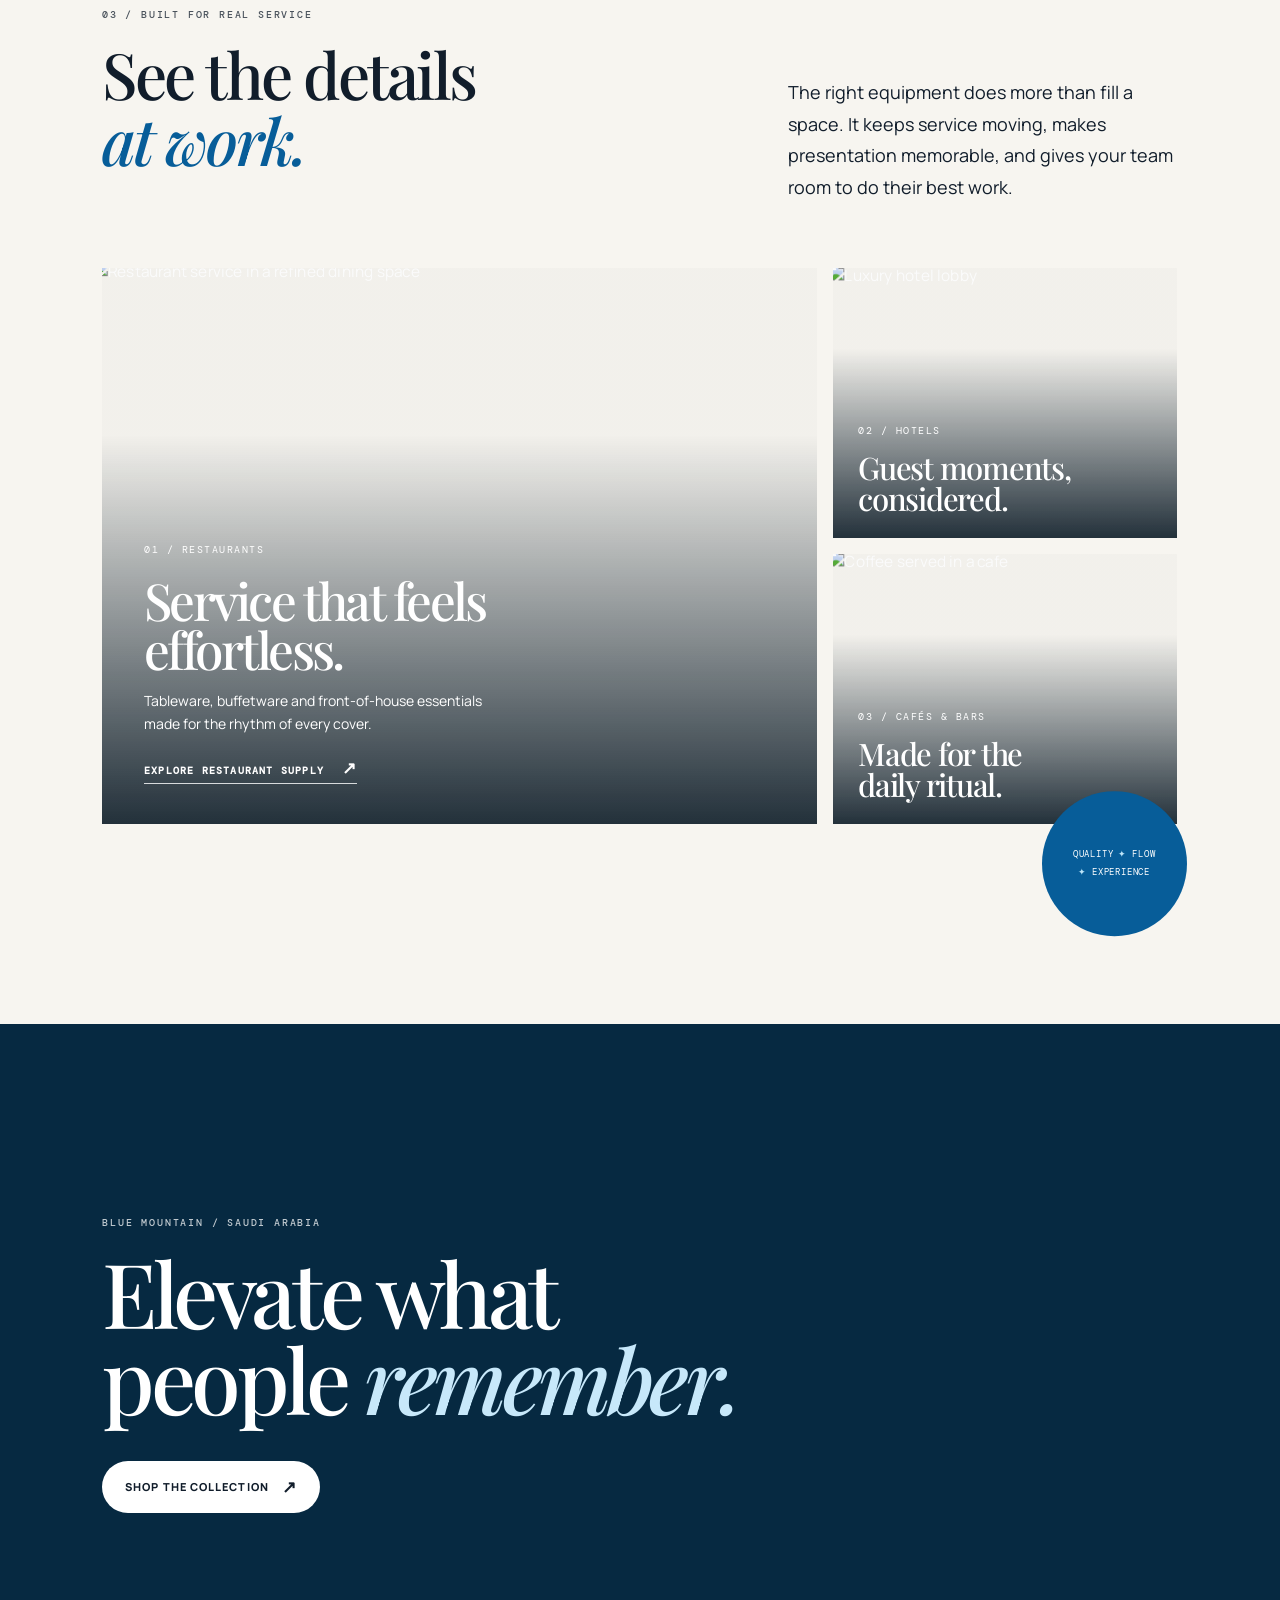
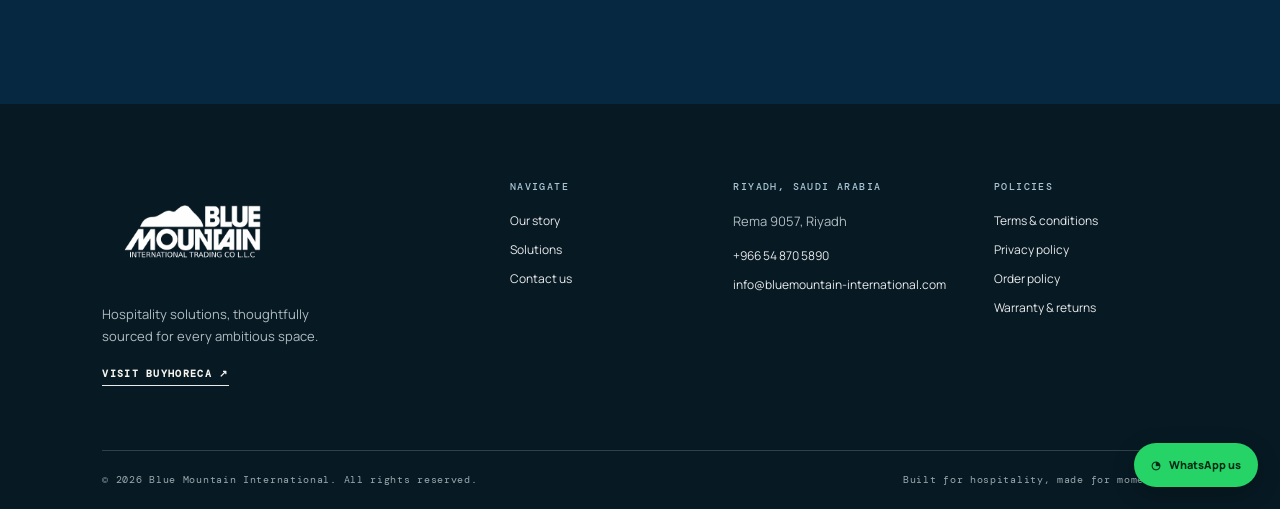
==== commit 51a92c4b: "Add website favicon" ====
--- a/index.html
+++ b/index.html
@@ -1,162 +1,20 @@
-<!doctype html>
-<html lang="en">
-
-<head>
-    <meta charset="UTF-8">
-    <meta name="viewport" content="width=device-width, initial-scale=1.0">
-    <meta name="description" content="Blue Mountain International — Saudi Arabia's trusted hospitality supply partner.">
-    <title>Hospitality, elevated | Blue Mountain International</title>
-    <link rel="preconnect" href="https://images.unsplash.com">
-    <link rel="stylesheet" href="styles.css">
-    <script defer src="script.js"></script>
-</head>
-
-<body class="home">
-    <header class="site-header"><a class="brand" href="index.html" aria-label="Blue Mountain home"><img
-                src="Blue-Moon.png" alt="Blue Mountain International"></a><button class="menu-toggle"
-            aria-label="Open navigation" aria-expanded="false"><span></span><span></span></button>
-        <nav class="site-nav"><a href="index.html">Home</a><a href="about.html">Our story</a><a
-                href="solutions.html">Solutions</a><a href="contact.html">Contact</a></nav><a
-            class="header-store magnetic" href="https://buyhoreca.com" target="_blank" rel="noopener">Explore store
-            <span>↗</span></a>
-    </header>
-    <main>
-        <section class="hero">
-            <div class="hero-media"><img
-                    src="https://images.unsplash.com/photo-1517248135467-4c7edcad34c4?auto=format&fit=crop&w=2200&q=90"
-                    alt="Atmospheric restaurant interior">
-                <div class="hero-vignette"></div>
-            </div>
-            <div class="hero-orb orb-one"></div>
-            <div class="hero-orb orb-two"></div>
-            <div class="hero-copy">
-                <p class="eyebrow reveal">Blue Mountain International <i></i> Saudi Arabia</p>
-                <h1 class="reveal">The art of<br><em>hospitality</em>,<br>elevated.</h1>
-                <p class="hero-intro reveal">A complete HoReCa partner for spaces that leave a lasting impression — from
-                    the first table setting to the final service.</p>
-                <div class="hero-actions reveal"><a class="btn btn-light magnetic" href="https://buyhoreca.com"
-                        target="_blank" rel="noopener">Explore our store <span>↗</span></a><a class="text-link"
-                        href="solutions.html">Discover solutions <span>↓</span></a></div>
-            </div>
-            <div class="scroll-cue">Scroll to explore <span></span></div>
-        </section>
-        <section class="intro section-pad">
-            <div class="intro-grid">
-                <div class="section-label reveal">01 / Our perspective</div>
-                <div>
-                    <h2 class="display reveal">Not just products.<br><em>Possibility.</em></h2>
-                    <p class="large-copy reveal">Blue Mountain brings together the details that make hospitality feel
-                        effortless. We source, supply and support hotels, restaurants, cafés and commercial kitchens
-                        across the region.</p><a class="arrow-link reveal" href="about.html">Meet Blue Mountain
-                        <b>↗</b></a>
-                </div>
-            </div>
-            <div class="marquee" aria-hidden="true">
-                <div>HOTELS <i>✦</i> RESTAURANTS <i>✦</i> CAFÉS <i>✦</i> KITCHENS <i>✦</i> CATERING <i>✦</i> HOTELS
-                    <i>✦</i> RESTAURANTS <i>✦</i></div>
-            </div>
-        </section>
-        <section class="editorial">
-            <div class="editorial-image tilt"><img src="About.jpg" alt="Refined restaurant interior">
-                <div class="image-tag">EST. 2020<br>THE COMPLETE HoReCa SOLUTION</div>
-            </div>
-            <div class="editorial-copy">
-                <p class="eyebrow reveal">Made for the people behind the experience</p>
-                <h2 class="display reveal">Every detail<br>has a <em>purpose.</em></h2>
-                <p class="reveal">From a single café opening to a hotel-wide rollout, our specialists pair reliable
-                    sourcing with a clear understanding of how hospitality works.</p><a href="contact.html"
-                    class="btn btn-outline reveal">Start a conversation <span>↗</span></a>
-            </div>
-        </section>
-        <section class="solutions-preview section-pad">
-            <div class="section-head">
-                <div>
-                    <p class="eyebrow">02 / What we supply</p>
-                    <h2 class="display">Built around your<br><em>ambition.</em></h2>
-                </div><a class="arrow-link" href="solutions.html">All solutions <b>↗</b></a>
-            </div>
-            <div class="solution-grid"><a href="solutions.html#tableware" class="solution-card reveal"><img
-                        src="https://images.unsplash.com/photo-1414235077428-338989a2e8c0?auto=format&fit=crop&w=1000&q=85"
-                        alt="Fine dining tableware"><span>01</span>
-                    <h3>Tableware & service</h3><b>↗</b>
-                </a><a href="solutions.html#kitchen" class="solution-card reveal"><img
-                        src="https://images.unsplash.com/photo-1556911220-e15b29be8c8f?auto=format&fit=crop&w=1000&q=85"
-                        alt="Professional kitchen"><span>02</span>
-                    <h3>Kitchen & equipment</h3><b>↗</b>
-                </a><a href="solutions.html#projects" class="solution-card reveal"><img src="project1.jpg"
-                        alt="Hospitality project"><span>03</span>
-                    <h3>Projects & bulk supply</h3><b>↗</b>
-                </a></div>
-        </section>
-        <section class="use-showcase section-pad" aria-labelledby="use-title">
-            <div class="use-heading">
-                <div>
-                    <p class="eyebrow reveal">03 / Built for real service</p>
-                    <h2 class="display reveal" id="use-title">See the details<br><em>at work.</em></h2>
-                </div>
-                <p class="use-intro reveal">The right equipment does more than fill a space. It keeps service moving,
-                    makes presentation memorable, and gives your team room to do their best work.</p>
-            </div>
-            <div class="use-stage">
-                <article class="use-card use-card-main reveal"><img
-                        src="https://images.unsplash.com/photo-1552566626-52f8b828add9?auto=format&fit=crop&w=1600&q=88"
-                        alt="Restaurant service in a refined dining space">
-                    <div class="use-overlay"><span>01 / Restaurants</span>
-                        <h3>Service that feels<br>effortless.</h3>
-                        <p>Tableware, buffetware and front-of-house essentials made for the rhythm of every cover.</p><a
-                            href="https://buyhoreca.com" target="_blank" rel="noopener">Explore restaurant supply
-                            <b>↗</b></a>
-                    </div>
-                </article>
-                <article class="use-card use-card-top reveal"><img
-                        src="https://images.unsplash.com/photo-1564501049412-61c2a3083791?auto=format&fit=crop&w=1200&q=85"
-                        alt="Luxury hotel lobby">
-                    <div class="use-label"><span>02 / Hotels</span>
-                        <h3>Guest moments,<br>considered.</h3>
-                    </div>
-                </article>
-                <article class="use-card use-card-bottom reveal"><img
-                        src="https://images.unsplash.com/photo-1495474472287-4d71bcdd2085?auto=format&fit=crop&w=1200&q=85"
-                        alt="Coffee served in a cafe">
-                    <div class="use-label"><span>03 / Cafés & bars</span>
-                        <h3>Made for the<br>daily ritual.</h3>
-                    </div>
-                </article>
-                <div class="use-kinetic" aria-hidden="true">
-                    <span>QUALITY</span><i>✦</i><span>FLOW</span><i>✦</i><span>EXPERIENCE</span></div>
-            </div>
-        </section>
-        <section class="statement">
-            <div class="statement-bg"></div>
-            <p class="eyebrow">Blue Mountain / Saudi Arabia</p>
-            <h2>Elevate what<br>people <em>remember.</em></h2><a class="btn btn-light magnetic"
-                href="https://buyhoreca.com" target="_blank" rel="noopener">Shop the collection <span>↗</span></a>
-        </section>
-    </main>
-    <footer class="site-footer">
-        <div class="footer-top">
-            <div><img src="Blue-Moon.png" class="footer-logo" alt="Blue Mountain International">
-                <p>Hospitality solutions, thoughtfully sourced for every ambitious space.</p><a class="footer-store"
-                    href="https://buyhoreca.com" target="_blank" rel="noopener">Visit BuyHoreca <span>↗</span></a>
-            </div>
-            <div>
-                <h4>Navigate</h4><a href="about.html">Our story</a><a href="solutions.html">Solutions</a><a
-                    href="contact.html">Contact us</a>
-            </div>
-            <div>
-                <h4>Riyadh, Saudi Arabia</h4>
-                <p>Rema 9057, Riyadh</p><a href="tel:+966548705890">+966 54 870 5890</a><a
-                    href="mailto:info@bluemountain-international.com">info@bluemountain-international.com</a>
-            </div>
-            <div>
-                <h4>Policies</h4><a href="terms.html">Terms & conditions</a><a href="privacy.html">Privacy policy</a><a
-                    href="order-policy.html">Order policy</a><a href="warranty-returns.html">Warranty & returns</a>
-            </div>
-        </div>
-        <div class="footer-bottom"><span>© 2026 Blue Mountain International. All rights reserved.</span><span>Built for
-                hospitality, made for momentum.</span></div>
-    </footer><a class="whatsapp" href="https://wa.me/966548705890" target="_blank" rel="noopener"
-        aria-label="Chat on WhatsApp">◔<span>WhatsApp us</span></a>
-</body>
-
-</html>+<!doctype html><html lang="en"><head><meta charset="UTF-8"><meta name="viewport" content="width=device-width, initial-scale=1.0"><meta name="description" content="Blue Mountain International — Saudi Arabia's trusted hospitality supply partner."><title>Hospitality, elevated | Blue Mountain International</title><link rel="preconnect" href="https://images.unsplash.com"><link rel="stylesheet" href="styles.css"><script defer src="script.js"></script></head><body class="home"><header class="site-header"><a class="brand" href="index.html" aria-label="Blue Mountain home"><img src="Blue-Moon.png" alt="Blue Mountain International"></a><button class="menu-toggle" aria-label="Open navigation" aria-expanded="false"><span></span><span></span></button><nav class="site-nav"><a href="index.html">Home</a><a href="about.html">Our story</a><a href="solutions.html">Solutions</a><a href="contact.html">Contact</a></nav><a class="header-store magnetic" href="https://mpileb2e040x8x76-73389474075.shopifypreview.com" target="_blank" rel="noopener">Explore store <span>↗</span></a></header><main><section class="hero"><div class="hero-media"><img src="https://images.unsplash.com/photo-1517248135467-4c7edcad34c4?auto=format&fit=crop&w=2200&q=90" alt="Atmospheric restaurant interior"><div class="hero-vignette"></div></div><div class="hero-orb orb-one"></div><div class="hero-orb orb-two"></div><div class="hero-copy"><p class="eyebrow reveal">Blue Mountain International <i></i> Saudi Arabia</p><h1 class="reveal">Hospitality supply,<br><em>made</em><br>for momentum.</h1><p class="hero-intro reveal">Wholesale hospitality supply for hotels, restaurants, cafés, kitchens and caterers—from coffee equipment and glassware to the tools behind every great service.</p><div class="hero-actions reveal"><a class="btn btn-light magnetic" href="https://mpileb2e040x8x76-73389474075.shopifypreview.com" target="_blank" rel="noopener">Shop the catalogue <span>↗</span></a><a class="text-link" href="solutions.html">Discover solutions <span>↓</span></a></div></div><div class="scroll-cue">Scroll to explore <span></span></div></section>
+<section class="intro section-pad"><div class="intro-grid"><div class="section-label reveal">01 / Our perspective</div><div><h2 class="display reveal">Not just products.<br><em>Possibility.</em></h2><p class="large-copy reveal">Blue Mountain brings together the details that make hospitality feel effortless. We source, supply and support hotels, restaurants, cafés and commercial kitchens across the region.</p><a class="arrow-link reveal" href="about.html">Meet Blue Mountain <b>↗</b></a></div></div><div class="marquee" aria-hidden="true"><div>HOTELS <i>✦</i> RESTAURANTS <i>✦</i> CAFÉS <i>✦</i> KITCHENS <i>✦</i> CATERING <i>✦</i> HOTELS <i>✦</i> RESTAURANTS <i>✦</i></div></div></section>
+<section class="editorial"><div class="editorial-image tilt"><img src="About.jpg" alt="Refined restaurant interior"><div class="image-tag">EST. 2020<br>THE COMPLETE HoReCa SOLUTION</div></div><div class="editorial-copy"><p class="eyebrow reveal">Made for the people behind the experience</p><h2 class="display reveal">Every detail<br>has a <em>purpose.</em></h2><p class="reveal">From a single café opening to a hotel-wide rollout, our specialists pair reliable sourcing with a clear understanding of how hospitality works.</p><a href="contact.html" class="btn btn-outline reveal">Start a conversation <span>↗</span></a></div></section>
+<section class="solutions-preview section-pad"><div class="section-head"><div><p class="eyebrow">02 / What we supply</p><h2 class="display">Built around your<br><em>ambition.</em></h2></div><a class="arrow-link" href="solutions.html">All solutions <b>↗</b></a></div><div class="solution-grid"><a href="solutions.html#tableware" class="solution-card reveal"><img src="https://images.unsplash.com/photo-1414235077428-338989a2e8c0?auto=format&fit=crop&w=1000&q=85" alt="Fine dining tableware"><span>01</span><h3>Tableware & service</h3><b>↗</b></a><a href="solutions.html#kitchen" class="solution-card reveal"><img src="https://images.unsplash.com/photo-1556911220-e15b29be8c8f?auto=format&fit=crop&w=1000&q=85" alt="Professional kitchen"><span>02</span><h3>Kitchen & equipment</h3><b>↗</b></a><a href="solutions.html#projects" class="solution-card reveal"><img src="project1.jpg" alt="Hospitality project"><span>03</span><h3>Projects & bulk supply</h3><b>↗</b></a></div></section><section class="product-departments section-pad" aria-labelledby="departments-title">
+  <div class="section-head">
+    <div>
+      <p class="eyebrow reveal">03 / Shop by department</p>
+      <h2 class="display reveal" id="departments-title">The products that keep<br><em>service moving.</em></h2>
+    </div>
+    <p class="department-intro reveal">A practical, wholesale-ready range for every stage of hospitality—from prep and production to presentation and guest service.</p>
+  </div>
+  <div class="department-grid">
+    <a class="department-card reveal" href="https://mpileb2e040x8x76-73389474075.shopifypreview.com" target="_blank" rel="noopener"><img src="https://buyhoreca.com/cdn/shop/collections/New_Project_53_26_69205b1d-3d95-41a6-ae3e-a635a28ca0a0.jpg?v=1779522730&width=768" alt="Professional coffee accessories"><span>01 / Coffee & barista</span><h3>Machines, tools<br>& brewing essentials</h3><b>Explore ↗</b></a>
+    <a class="department-card reveal" href="https://mpileb2e040x8x76-73389474075.shopifypreview.com" target="_blank" rel="noopener"><img src="https://buyhoreca.com/cdn/shop/collections/New_Project_34_45c3ca4b-2cfb-4755-9392-bc44f0941591.jpg?v=1779523231&width=768" alt="Professional servingware"><span>02 / Tabletop & glassware</span><h3>Serve with<br>confidence</h3><b>Explore ↗</b></a>
+    <a class="department-card reveal" href="https://mpileb2e040x8x76-73389474075.shopifypreview.com" target="_blank" rel="noopener"><img src="https://buyhoreca.com/cdn/shop/collections/New_Project_37.jpg?v=1778825049&width=768" alt="Kitchen hand tools"><span>03 / Kitchen tools</span><h3>Built for the<br>daily rush</h3><b>Explore ↗</b></a>
+    <a class="department-card reveal" href="https://mpileb2e040x8x76-73389474075.shopifypreview.com" target="_blank" rel="noopener"><img src="https://buyhoreca.com/cdn/shop/collections/New_Project_45_c6a4158e-307e-4bd5-bdfa-2573382693a0.jpg?v=1779523151&width=768" alt="Baking tools"><span>04 / Baking & pizza</span><h3>Prepare, bake<br>& perfect</h3><b>Explore ↗</b></a>
+    <a class="department-card reveal" href="https://mpileb2e040x8x76-73389474075.shopifypreview.com" target="_blank" rel="noopener"><img src="https://buyhoreca.com/cdn/shop/collections/New_Project_53_39.jpg?v=1779535543&width=768" alt="Tabletop disposable supplies"><span>05 / Catering & disposables</span><h3>Ready for<br>every service</h3><b>Explore ↗</b></a>
+    <a class="department-card department-store-card reveal" href="https://mpileb2e040x8x76-73389474075.shopifypreview.com" target="_blank" rel="noopener"><div><span>06 / Full catalogue</span><h3>Thousands of<br><em>service-ready</em><br>products.</h3><p>Browse the complete range in our online store.</p><b>Shop the store ↗</b></div></a>
+  </div>
+</section><section class="use-showcase section-pad" aria-labelledby="use-title"><div class="use-heading"><div><p class="eyebrow reveal">03 / Built for real service</p><h2 class="display reveal" id="use-title">See the details<br><em>at work.</em></h2></div><p class="use-intro reveal">The right equipment does more than fill a space. It keeps service moving, makes presentation memorable, and gives your team room to do their best work.</p></div><div class="use-stage"><article class="use-card use-card-main reveal"><img src="https://images.unsplash.com/photo-1552566626-52f8b828add9?auto=format&fit=crop&w=1600&q=88" alt="Restaurant service in a refined dining space"><div class="use-overlay"><span>01 / Restaurants</span><h3>Service that feels<br>effortless.</h3><p>Tableware, buffetware and front-of-house essentials made for the rhythm of every cover.</p><a href="https://mpileb2e040x8x76-73389474075.shopifypreview.com" target="_blank" rel="noopener">Explore restaurant supply <b>↗</b></a></div></article><article class="use-card use-card-top reveal"><img src="https://images.unsplash.com/photo-1564501049412-61c2a3083791?auto=format&fit=crop&w=1200&q=85" alt="Luxury hotel lobby"><div class="use-label"><span>02 / Hotels</span><h3>Guest moments,<br>considered.</h3></div></article><article class="use-card use-card-bottom reveal"><img src="https://images.unsplash.com/photo-1495474472287-4d71bcdd2085?auto=format&fit=crop&w=1200&q=85" alt="Coffee served in a cafe"><div class="use-label"><span>03 / Cafés & bars</span><h3>Made for the<br>daily ritual.</h3></div></article><div class="use-kinetic" aria-hidden="true"><span>QUALITY</span><i>✦</i><span>FLOW</span><i>✦</i><span>EXPERIENCE</span></div></div></section><section class="statement"><div class="statement-bg"></div><p class="eyebrow">Blue Mountain / Saudi Arabia</p><h2>Elevate what<br>people <em>remember.</em></h2><a class="btn btn-light magnetic" href="https://mpileb2e040x8x76-73389474075.shopifypreview.com" target="_blank" rel="noopener">Shop the collection <span>↗</span></a></section></main><footer class="site-footer"><div class="footer-top"><div><img src="Blue-Moon.png" class="footer-logo" alt="Blue Mountain International"><p>Hospitality solutions, thoughtfully sourced for every ambitious space.</p><a class="footer-store" href="https://mpileb2e040x8x76-73389474075.shopifypreview.com" target="_blank" rel="noopener">Visit BuyHoreca <span>↗</span></a></div><div><h4>Navigate</h4><a href="about.html">Our story</a><a href="solutions.html">Solutions</a><a href="contact.html">Contact us</a></div><div><h4>Riyadh, Saudi Arabia</h4><p>Rema 9057, Riyadh</p><a href="tel:+966548705890">+966 54 870 5890</a><a href="mailto:info@bluemountain-international.com">info@bluemountain-international.com</a></div><div><h4>Policies</h4><a href="terms.html">Terms & conditions</a><a href="privacy.html">Privacy policy</a><a href="order-policy.html">Order policy</a><a href="warranty-returns.html">Warranty & returns</a></div></div><div class="footer-bottom"><span>© 2026 Blue Mountain International. All rights reserved.</span><span>Built for hospitality, made for momentum.</span></div></footer><a class="whatsapp" href="https://wa.me/966548705890" target="_blank" rel="noopener" aria-label="Chat on WhatsApp">◔<span>WhatsApp us</span></a></body></html>
--- a/styles.css
+++ b/styles.css
@@ -7,3 +7,10 @@
 .use-showcase{background:#f7f5f0;overflow:hidden}.use-heading{display:grid;grid-template-columns:1.2fr .8fr;gap:8vw;align-items:end;margin-bottom:65px}.use-intro{font-size:18px;line-height:1.75;max-width:460px;margin:0}.use-stage{display:grid;grid-template-columns:1.35fr .65fr;grid-template-rows:270px 270px;gap:16px;position:relative;padding-bottom:60px}.use-card{position:relative;overflow:hidden;isolation:isolate;color:#fff;min-height:0;transform:translateZ(0);will-change:transform}.use-card:after{content:"";position:absolute;inset:0;background:linear-gradient(0deg,rgba(3,19,31,.87),rgba(3,19,31,.02) 70%);z-index:-1}.use-card img{height:100%;width:100%;object-fit:cover;position:absolute;inset:0;z-index:-2;transform:scale(1.03) translate(var(--card-shift,0));transition:transform .8s cubic-bezier(.16,1,.3,1),filter .8s;will-change:transform}.use-card:hover img{transform:scale(1.10) translate(var(--card-shift,0));filter:saturate(1.15)}.use-card-main{grid-row:span 2;min-height:556px}.use-overlay{position:absolute;inset:auto 0 0;padding:42px}.use-overlay span,.use-label span{font:10px var(--mono);letter-spacing:.15em;text-transform:uppercase}.use-overlay h3{font:500 clamp(37px,4vw,64px)/.96 var(--serif);letter-spacing:-.05em;margin:15px 0}.use-overlay p{max-width:370px;font-size:14px;margin:0 0 22px}.use-overlay a{font:700 10px var(--mono);text-transform:uppercase;letter-spacing:.12em;border-bottom:1px solid rgba(255,255,255,.8);padding-bottom:6px}.use-overlay b{font-size:17px;margin-left:11px}.use-label{position:absolute;inset:auto 25px 24px}.use-label h3{font:500 31px/1 var(--serif);letter-spacing:-.04em;margin:10px 0 0}.use-kinetic{position:absolute;z-index:2;right:-9px;bottom:0;transform:translateY(36%);background:var(--blue);color:#fff;border-radius:50%;width:145px;height:145px;display:flex;flex-wrap:wrap;align-content:center;justify-content:center;gap:5px;padding:25px;text-align:center;font:9px/1.4 var(--mono);letter-spacing:.09em;animation:spin 18s linear infinite}.use-kinetic i{font-style:normal;color:#bde5f9}@keyframes spin{to{rotate:360deg}}.reveal{will-change:transform,opacity;transition:opacity .75s cubic-bezier(.16,1,.3,1),transform .75s cubic-bezier(.16,1,.3,1)}
 @media(max-width:800px){.use-heading{grid-template-columns:1fr;gap:20px;margin-bottom:38px}.use-intro{font-size:16px}.use-stage{grid-template-columns:1fr;grid-template-rows:410px 270px 270px;padding-bottom:28px}.use-card-main{grid-row:auto;min-height:0}.use-overlay{padding:26px}.use-overlay h3{font-size:42px}.use-kinetic{width:104px;height:104px;font-size:7px;right:-5px;bottom:-18px}.use-label h3{font-size:30px}}
 @media(prefers-reduced-motion:reduce){*,*:before,*:after{animation-duration:.01ms!important;animation-iteration-count:1!important;transition-duration:.01ms!important;scroll-behavior:auto!important}}
+
+
+/* Final product-gateway enhancement: responsive, lightweight interaction */
+body{overflow-x:hidden}.site-nav a{position:relative;transition:opacity .25s ease,color .25s ease}.site-nav a:after{content:"";position:absolute;left:0;right:0;bottom:-7px;height:1px;background:currentColor;transform:scaleX(0);transform-origin:right;transition:transform .32s cubic-bezier(.16,1,.3,1)}.site-nav a:hover:after,.site-nav a:focus-visible:after{transform:scaleX(1);transform-origin:left}.btn,.header-store,.arrow-link,.text-link{will-change:transform}.btn:active,.header-store:active{transform:translateY(0) scale(.98)}.solution-card,.editorial-image,.tilt{transition:transform .55s cubic-bezier(.16,1,.3,1),box-shadow .55s ease}.solution-card:hover{transform:translateY(-7px);box-shadow:0 22px 38px rgba(6,41,65,.16)}.arrow-link b{display:inline-block;transition:transform .28s ease}.arrow-link:hover b{transform:translate(4px,-4px)}
+.product-departments{background:#e9e4da;position:relative}.department-intro{max-width:405px;font-size:16px;line-height:1.75;margin:0 0 5px}.department-grid{display:grid;grid-template-columns:repeat(3,1fr);gap:14px;margin-top:58px}.department-card{position:relative;display:flex;min-height:350px;overflow:hidden;background:var(--deep);color:#fff;padding:25px;isolation:isolate;flex-direction:column;justify-content:flex-end;transition:transform .55s cubic-bezier(.16,1,.3,1),box-shadow .55s ease}.department-card:before{content:"";position:absolute;inset:0;background:linear-gradient(180deg,rgba(3,20,34,.05) 15%,rgba(3,20,34,.89) 100%);z-index:-1}.department-card img{position:absolute;inset:0;width:100%;height:100%;object-fit:cover;z-index:-2;transition:transform .8s cubic-bezier(.16,1,.3,1),filter .8s ease}.department-card:hover{transform:translateY(-8px);box-shadow:0 22px 38px rgba(6,41,65,.2)}.department-card:hover img{transform:scale(1.09);filter:saturate(1.1)}.department-card span{font:10px var(--mono);text-transform:uppercase;letter-spacing:.12em;margin-bottom:auto}.department-card h3{font:500 34px/.98 var(--serif);letter-spacing:-.045em;margin:0 0 15px}.department-card b{font:700 10px var(--mono);letter-spacing:.12em;text-transform:uppercase}.department-store-card{background:var(--blue);background-image:radial-gradient(circle at 86% 13%,rgba(255,255,255,.18) 0 2px,transparent 3px),radial-gradient(circle at 24% 77%,rgba(255,255,255,.16) 0 1px,transparent 2px);transition:transform .55s cubic-bezier(.16,1,.3,1),background-color .35s}.department-store-card:before{display:none}.department-store-card:hover{background-color:#064a79}.department-store-card div{display:flex;min-height:300px;flex-direction:column;align-items:flex-start}.department-store-card h3{font-size:39px;margin-top:auto}.department-store-card p{font-size:13px;line-height:1.65;max-width:270px;margin:0 0 20px}.department-store-card em{font-style:italic}
+.page-enter{animation:pageEnter .7s cubic-bezier(.16,1,.3,1) both}@keyframes pageEnter{from{opacity:0;transform:translateY(12px)}to{opacity:1;transform:none}}.click-pulse{position:absolute;border-radius:50%;background:rgba(255,255,255,.44);pointer-events:none;transform:translate(-50%,-50%) scale(0);animation:clickPulse .6s ease-out forwards}@keyframes clickPulse{to{transform:translate(-50%,-50%) scale(7);opacity:0}}
+@media(max-width:800px){.department-intro{margin-top:20px;font-size:15px}.department-grid{grid-template-columns:1fr;gap:12px;margin-top:35px}.department-card{min-height:300px}.department-card h3{font-size:33px}.department-store-card div{min-height:250px}.department-store-card h3{font-size:38px}}
